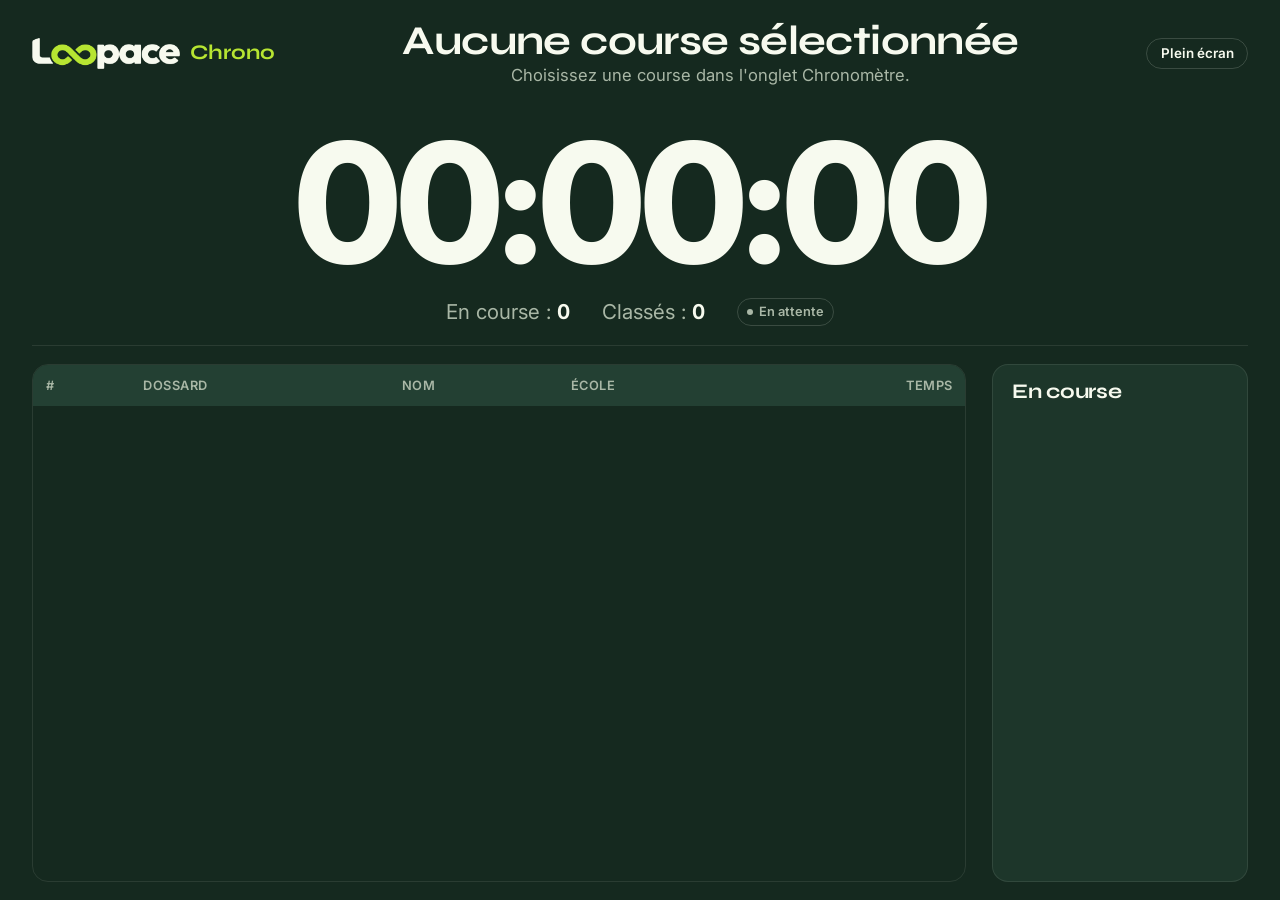
==== ecran.html @ 90a7fa89 "Administration refaite : bandeau d'état et menu à gauche - Bandeau en haut : sauvegarde automatique," ====
<!doctype html>
<html lang="fr">
<head>
  <meta charset="utf-8">
  <meta name="viewport" content="width=device-width, initial-scale=1">
  <meta name="robots" content="noindex, noai, noimageai">
  <title>Loopace Chrono — Écran public</title>
  <link rel="icon" type="image/png" sizes="32x32" href="assets/chrono-app-32.png">
  <link rel="manifest" href="manifest.webmanifest">
  <meta name="theme-color" content="#15291F">
  <link rel="preconnect" href="https://fonts.googleapis.com">
  <link rel="preconnect" href="https://fonts.gstatic.com" crossorigin>
  <link href="https://fonts.googleapis.com/css2?family=Syne:wght@600;700;800&family=Inter:wght@400;500;600;700;800&display=swap" rel="stylesheet">
  <link rel="stylesheet" href="styles.css?v=22">
  <link rel="stylesheet" href="ecran.css?v=22">
  <script>try { if (localStorage.getItem("loopace-theme") === "light") document.documentElement.dataset.theme = "light"; } catch (e) {}
    // Version de test (site « Loopace-Chrono-Test ») : bandeau orange, titre et appli installée « TEST »
    if (/chrono-test/i.test(location.pathname)) {
      document.documentElement.classList.add("is-test");
      document.title = "[TEST] " + document.title;
      document.querySelector('link[rel="manifest"]').setAttribute("href", "manifest-test.webmanifest");
    }</script>
  <script type="module" src="js/ecran.js?v=22"></script>
</head>
<body class="screen">
  <header class="screen__head">
    <div class="screen__brand">
      <img class="logo__img logo__img--on-dark" src="assets/loopace-logo-clair.png" alt="Loopace" width="502" height="104">
      <img class="logo__img logo__img--on-light" src="assets/loopace-logo-sombre.png" alt="" width="502" height="104">
      <span>Chrono</span>
    </div>
    <div class="screen__course">
      <h1 id="ecranCourse">—</h1>
      <p id="ecranLieu"></p>
    </div>
    <div class="screen__tools">
      <button class="btn btn--ghost btn--sm" id="btnPleinEcran">Plein écran</button>
    </div>
  </header>

  <section class="screen__clock">
    <div class="screen__time" id="ecranChrono">00:00:00</div>
    <div class="screen__counts">
      <span>En course : <b id="ecranEnCours">0</b></span>
      <span>Classés : <b id="ecranClasses">0</b></span>
      <span class="chip" id="ecranEtat">En attente</span>
    </div>
  </section>

  <div class="screen__body">
    <div class="screen__table" id="ecranScroll">
      <table class="table table--nowrap">
        <thead><tr><th>#</th><th>Dossard</th><th>Nom</th><th>École</th><th class="r">Temps</th></tr></thead>
        <tbody id="ecranClassement"></tbody>
      </table>
    </div>
    <aside class="screen__runners">
      <h2>En course</h2>
      <ul id="ecranListeEnCours"></ul>
    </aside>
  </div>
</body>
</html>
---- styles.css ----
/* =========================================================
   Loopace Chrono — DA Loopace (kit logo)
     Citron vert #B7E532 · Vert sombre #15291F · Blanc doux #F7FAEF
   Thème sombre par défaut, thème clair avec data-theme="light" sur <html>.
   ========================================================= */
:root {
  --bg: #15291F;
  --bg-2: #1a3126;
  --surface: #1d362a;
  --surface-2: #234033;
  --line: rgba(247, 250, 239, .09);
  --line-strong: rgba(247, 250, 239, .16);
  --text: #F7FAEF;
  --muted: #a9b7a6;
  --faint: #7d907f;
  --accent: #B7E532;
  --accent-rgb: 183, 229, 50;
  --on-accent: #15291F;
  --danger: #ff7a6b;
  --danger-rgb: 255, 122, 107;
  --warn: #f5c451;
  --gold: rgba(245, 196, 81, .16);
  --silver: rgba(247, 250, 239, .08);
  --bronze: rgba(222, 140, 76, .16);
  --nav-bg: rgba(21, 41, 31, .82);
  --shadow: 0 30px 60px -30px rgba(0, 0, 0, .55);
  --radius: 18px;
  --font-display: "Syne", system-ui, sans-serif;
  --font-body: "Inter", system-ui, sans-serif;
  --ease: cubic-bezier(.2, .7, .2, 1);
  color-scheme: dark;
}

:root[data-theme="light"] {
  color-scheme: light;
  --bg: #F7FAEF;
  --bg-2: #eff4e4;
  --surface: #ffffff;
  --surface-2: #f2f6e9;
  --line: rgba(21, 41, 31, .1);
  --line-strong: rgba(21, 41, 31, .18);
  --text: #15291F;
  --muted: #536459;
  --faint: #7a8a7e;
  --accent: #4d7c0f;
  --accent-rgb: 77, 124, 15;
  --danger: #c0392b;
  --danger-rgb: 192, 57, 43;
  --warn: #a86b00;
  --gold: #FFF6C2;
  --silver: #F1F3EC;
  --bronze: #FFE6CC;
  --nav-bg: rgba(247, 250, 239, .86);
  --shadow: 0 30px 60px -30px rgba(21, 41, 31, .25);
}

*, *::before, *::after { box-sizing: border-box; }
html { -webkit-text-size-adjust: 100%; }
body {
  margin: 0;
  min-height: 100vh;
  display: flex;
  flex-direction: column;
  background: var(--bg);
  color: var(--text);
  font-family: var(--font-body);
  font-size: .95rem;
  line-height: 1.55;
  -webkit-font-smoothing: antialiased;
}
img { display: block; max-width: 100%; height: auto; }
a { color: inherit; text-decoration: none; }
h1, h2, h3 { font-family: var(--font-display); line-height: 1.1; margin: 0; font-weight: 700; letter-spacing: -.015em; }
h2 { font-size: 1.3rem; }
h3 { font-size: 1.1rem; }
p { margin: 0; }
::selection { background: #B7E532; color: #15291F; }
[hidden] { display: none !important; }

.ico { width: 1.1em; height: 1.1em; flex: none; fill: none; stroke: currentColor; stroke-width: 2; stroke-linecap: round; stroke-linejoin: round; }
.mono { font-variant-numeric: tabular-nums; }
.muted { color: var(--faint); }
.meta { color: var(--muted); font-size: .86rem; }
.c { text-align: center; }
.r { text-align: right; }

/* ===== Boutons ===== */
.btn {
  display: inline-flex; align-items: center; justify-content: center; gap: .5em;
  padding: .75em 1.35em;
  border-radius: 999px; border: 1px solid transparent;
  background: #B7E532; color: #15291F;
  font: 600 .92rem/1 var(--font-body);
  white-space: nowrap; cursor: pointer;
  transition: transform .2s var(--ease), box-shadow .2s var(--ease), background .2s, border-color .2s, opacity .2s;
}
.btn:hover:not(:disabled) { transform: translateY(-1px); box-shadow: 0 12px 26px -12px rgba(183, 229, 50, .55); }
.btn:disabled { opacity: .38; cursor: not-allowed; }
.btn:focus-visible, .input:focus-visible, .course-item:focus-visible, .theme-card:focus-visible, .seg__btn:focus-visible { outline: 2px solid var(--accent); outline-offset: 2px; }
.btn--sm { padding: .55em 1em; font-size: .84rem; }
.btn--ghost { background: transparent; color: var(--text); border-color: var(--line-strong); }
.btn--ghost:hover:not(:disabled) { border-color: var(--accent); box-shadow: none; }
.btn--danger { color: var(--danger); }
.btn--danger:hover:not(:disabled) { border-color: var(--danger); }
.btn--go { min-width: 9.5rem; }
.btn--stop { background: var(--danger); color: #fff; min-width: 9.5rem; }
.btn--stop:hover:not(:disabled) { box-shadow: 0 12px 26px -12px rgba(var(--danger-rgb), .6); }
.btn--xl { padding: .9em 1.6em; font-size: 1.05rem; }

.actions { display: flex; flex-wrap: wrap; gap: .5rem; align-items: center; }
.actions--end { justify-content: flex-end; flex-wrap: nowrap; }

/* ===== Champs ===== */
.input {
  width: 100%;
  padding: .65em .9em;
  border-radius: 12px;
  border: 1px solid var(--line-strong);
  background: var(--bg-2);
  color: var(--text);
  font: 500 .92rem/1.3 var(--font-body);
}
.input:focus { border-color: var(--accent); outline: none; }
select.input { cursor: pointer; }
.input--xl { font: 800 2rem/1 var(--font-body); padding: .45em .6em; letter-spacing: .04em; font-variant-numeric: tabular-nums; }
.field { display: flex; flex-direction: column; gap: .35rem; min-width: 0; }
.field > span { font-size: .78rem; font-weight: 600; color: var(--muted); letter-spacing: .02em; }
.field--inline { flex-direction: row; align-items: center; gap: .75rem; }
.field--inline > span { white-space: nowrap; }
.field--inline .input { min-width: 16rem; }
.field--full { grid-column: 1 / -1; }
.bareme__ligne { display: flex; flex-wrap: wrap; align-items: center; gap: .6rem; margin-top: .9rem; }
.bareme__ligne .input { width: auto; flex: 1 1 12rem; }
.bareme__modifier { margin-top: .8rem; }
.bareme { max-height: 52vh; }
.bareme td { padding: .35rem .6rem; }
.bareme .input { padding: .45em .7em; }
.bareme input[type="number"] { width: 5.8rem; }
.bareme input[data-champ="nom"] { min-width: 9.5rem; }
.bareme th:first-child { width: 45%; }
.bareme input[data-champ="nom"], .bareme input[type="number"] { font-size: .85rem; }
.dlg.dlg--excel { width: min(760px, 100% - 32px); }
.excel { display: grid; grid-template-columns: repeat(2, minmax(0, 1fr)); border: 1px solid var(--line); border-radius: 16px; overflow: hidden; }
.excel__col { display: flex; flex-direction: column; align-items: flex-start; gap: .55rem; padding: 1.2rem 1.3rem 1.3rem; background: var(--bg-2); }
.excel__col + .excel__col { border-left: 1px solid var(--line); }
.excel__col h4 { margin: 0; font: 700 1.05rem/1.2 var(--font-display); }
.excel__col .meta { flex: 1; }
.excel__ico { display: grid; place-items: center; width: 2.4rem; height: 2.4rem; border-radius: 12px; background: rgba(var(--accent-rgb), .12); color: var(--accent); }
.excel__ico .ico { width: 1.25rem; height: 1.25rem; }
.excel__actions { display: flex; flex-wrap: wrap; gap: .5rem; margin-top: .3rem; }
@media (max-width: 640px) {
  .excel { grid-template-columns: minmax(0, 1fr); }
  .excel__col + .excel__col { border-left: 0; border-top: 1px solid var(--line); }
}
.dlg.dlg--dossards { width: min(760px, 100% - 32px); }
.plages { max-height: 46vh; }
.input--num { width: 8rem; min-width: 0 !important; }
.plage-info { padding: .7rem .9rem; border-radius: 12px; background: var(--bg-2); border: 1px solid var(--line); font-size: .9rem; }
#dossardsReglages { display: flex; flex-direction: column; align-items: flex-start; gap: .7rem; }
#dossardsReglages[hidden] { display: none; }
.dup-options { display: flex; flex-direction: column; gap: .5rem; padding-left: 1.75rem; }
.dup-options[aria-disabled="true"] { opacity: .4; pointer-events: none; }
.dlg.dlg--course { width: min(880px, 100% - 32px); }
.course-form { display: grid; grid-template-columns: minmax(0, 1.1fr) minmax(0, 1fr); gap: 1.6rem; align-items: start; }
.course-form__reglages { display: flex; flex-direction: column; gap: 1rem; padding-left: 1.6rem; border-left: 1px solid var(--line); min-width: 0; }
.course-form__reglages .form-section:first-child { padding-top: 0; border-top: 0; }
@media (max-width: 760px) {
  .course-form { grid-template-columns: minmax(0, 1fr); gap: 1rem; }
  .course-form__reglages { padding-left: 0; border-left: 0; }
  .course-form__reglages .form-section:first-child { padding-top: 1rem; border-top: 1px solid var(--line); }
}
/* Réglage « Participants » de la course : école, club ou les deux */
.sans-ecole .col-ecole, .sans-club .col-club, .sans-ffa .col-ffa { display: none !important; }
.form-section { display: flex; flex-direction: column; gap: .7rem; margin: 0; padding: 1rem 0 0; border: 0; border-top: 1px solid var(--line); min-width: 0; }
.form-section:first-of-type { padding-top: 0; border-top: 0; }
.form-section > legend { float: left; width: 100%; padding: 0; margin-bottom: .2rem; font: 700 .74rem/1 var(--font-body); letter-spacing: .08em; text-transform: uppercase; color: var(--accent); }
.form-section > legend + * { clear: both; }
.plage-champs { display: flex; align-items: center; gap: .6rem; }
.plage-champs .input { width: 8rem; }
.plage-champs span { color: var(--muted); font-size: .9rem; }
.field__hint { font-style: normal; font-weight: 500; color: var(--accent); }
.cats { padding: .6rem .9rem; border-radius: 12px; border: 1px solid var(--line); background: var(--bg-2); font-size: .84rem; }
.cats summary { cursor: pointer; color: var(--muted); font-weight: 600; }
.cats ul { list-style: none; margin: .5rem 0 0; padding: 0; display: grid; grid-template-columns: repeat(auto-fill, minmax(190px, 1fr)); gap: .15rem 1rem; }
.cats li { display: flex; justify-content: space-between; gap: .5rem; padding: .15rem 0; border-bottom: 1px solid var(--line); }
.cats li span { color: var(--muted); font-variant-numeric: tabular-nums; }
.check { display: flex; align-items: center; gap: .6rem; font-size: .9rem; cursor: pointer; }
.check input, td input[type="checkbox"] { width: 1.15rem; height: 1.15rem; accent-color: #B7E532; cursor: pointer; }
.form-grid { display: grid; grid-template-columns: repeat(2, minmax(0, 1fr)); gap: .9rem 1rem; }

/* ===== Navigation ===== */
.nav { position: sticky; top: 0; z-index: 20; background: var(--nav-bg); backdrop-filter: blur(14px) saturate(140%); border-bottom: 1px solid var(--line); }
.nav__inner { display: flex; align-items: center; gap: 1.5rem; height: 64px; width: min(1440px, 100% - 32px); margin-inline: auto; }
.brand { display: flex; align-items: center; gap: .6rem; flex: none; }
.logo { display: inline-flex; align-items: center; font-size: 1.35rem; }
.logo__img { display: block; width: auto; height: 1.2em; }
.logo__img--on-light, .media__light { display: none; }
[data-theme="light"] .logo__img--on-dark, [data-theme="light"] .media__dark { display: none; }
[data-theme="light"] .logo__img--on-light, [data-theme="light"] .media__light { display: block; }
.brand__mod { font: 700 1.15rem/1 var(--font-display); color: var(--accent); letter-spacing: -.01em; padding-top: 2px; }

.tabs { display: flex; gap: .25rem; margin-inline: auto; overflow-x: auto; scrollbar-width: none; }
.tabs a { position: relative; padding: .55em 1em; border-radius: 999px; font-size: .9rem; font-weight: 500; color: var(--muted); white-space: nowrap; transition: color .2s, background .2s; }
.tabs a:hover { color: var(--text); }
.tabs a.is-on { color: var(--on-accent); background: #B7E532; font-weight: 600; }
.tabs__live { display: inline-block; width: 7px; height: 7px; margin-left: .35em; border-radius: 50%; background: var(--danger); vertical-align: middle; animation: pulse 1.2s infinite; }
@keyframes pulse { 50% { opacity: .25; } }

.nav__install { flex: none; }

/* Version de test : bandeau orange impossible à confondre avec la version stable */
.is-test .nav { border-bottom: 3px solid #f08c00; }
.is-test .nav::before {
  content: "VERSION DE TEST · données séparées de la version stable";
  display: block; padding: .3em 1em; background: #f08c00; color: #1d1300;
  text-align: center; font-size: .74rem; font-weight: 800; letter-spacing: .04em;
}
.is-test .screen::before {
  content: "TEST"; position: fixed; top: 10px; left: 50%; transform: translateX(-50%); z-index: 50;
  padding: .2em .9em; border-radius: 999px; background: #f08c00; color: #1d1300; font-weight: 800; font-size: .8rem; letter-spacing: .08em;
}

/* Pastille de la sauvegarde automatique (en-tête) et son état dans Administration */
.sauve {
  display: inline-flex; align-items: center; gap: .45em; flex: none;
  padding: .35em .8em; border-radius: 999px; border: 1px solid var(--line-strong);
  background: transparent; color: var(--muted); font-size: .74rem; font-weight: 600; cursor: pointer; white-space: nowrap;
}
.sauve::before { content: ""; width: 7px; height: 7px; border-radius: 50%; background: currentColor; }
.sauve:hover { color: var(--text); }
.sauve--ok { color: var(--accent); border-color: rgba(var(--accent-rgb), .45); }
.sauve--pause { color: var(--warn); border-color: var(--warn); }
.sauve--erreur { color: var(--danger); border-color: rgba(var(--danger-rgb), .5); background: rgba(var(--danger-rgb), .08); }
.sauve-etat { margin: .2rem 0 .8rem; font-weight: 600; }
.sauve-etat--ok { color: var(--accent); }
.sauve-etat--pause { color: var(--warn); }
.sauve-etat--erreur { color: var(--danger); }
/* Écran moyen : un simple point quand tout va bien, pour laisser la place aux onglets */
@media (min-width: 721px) and (max-width: 1100px) {
  .sauve--ok .sauve__txt, .sauve--aucun .sauve__txt { display: none; }
  .sauve--ok, .sauve--aucun { padding: .55em; gap: 0; }
}
.theme-toggle {
  display: grid; place-items: center; flex: none;
  width: 38px; height: 38px; border-radius: 50%;
  border: 1px solid var(--line-strong); background: transparent; color: var(--text); cursor: pointer;
  transition: border-color .2s, background .2s;
}
.theme-toggle:hover { border-color: rgba(var(--accent-rgb), .6); background: rgba(var(--accent-rgb), .08); }
.theme-toggle svg { width: 17px; height: 17px; }
.theme-toggle__sun { display: none; }
[data-theme="light"] .theme-toggle__sun { display: block; }
[data-theme="light"] .theme-toggle__moon { display: none; }

/* ===== Mise en page ===== */
.main { flex: 1; width: min(1440px, 100% - 32px); margin: 24px auto; }
.view { display: flex; flex-direction: column; gap: 20px; }
.card { background: var(--surface); border: 1px solid var(--line); border-radius: var(--radius); padding: 1.3rem 1.4rem; min-width: 0; }
.card__head { display: flex; align-items: center; justify-content: space-between; gap: 1rem; margin-bottom: 1rem; }
.card__head--wrap { flex-wrap: wrap; align-items: flex-start; }
.card > h2 + .meta, .card > h2 { margin-bottom: .6rem; }
.card > .meta + .btn, .card > .meta + .actions { margin-top: .9rem; }
.split { display: grid; grid-template-columns: 320px minmax(0, 1fr); gap: 20px; align-items: start; }
.split > aside { position: sticky; top: 88px; }
.toolbar { display: flex; flex-wrap: wrap; align-items: center; justify-content: space-between; gap: .75rem; margin-bottom: .8rem; }
.toolbar > .input { flex: 1 1 260px; max-width: 420px; }
.foot { padding: 18px 16px 24px; text-align: center; font-size: .78rem; color: var(--faint); }
.foot a { color: var(--muted); text-decoration: underline; text-underline-offset: 2px; }
.foot a:hover { color: var(--text); }

.empty { display: grid; place-items: center; gap: 1rem; padding: 3rem 1rem; text-align: center; color: var(--muted); }
.empty__logo { width: 220px; mix-blend-mode: lighten; }
[data-theme="light"] .empty__logo { mix-blend-mode: multiply; }

.chip {
  display: inline-flex; align-items: center; gap: .4em;
  padding: .25em .7em; border-radius: 999px;
  border: 1px solid var(--line-strong); font-size: .72rem; font-weight: 600; color: var(--muted); white-space: nowrap;
}
.chip::before { content: ""; width: 6px; height: 6px; border-radius: 50%; background: currentColor; }
.chip--en-cours { color: var(--danger); border-color: rgba(var(--danger-rgb), .5); background: rgba(var(--danger-rgb), .08); }
.chip--en-cours::before { animation: pulse 1.2s infinite; }
.chip--arretee { color: var(--accent); border-color: rgba(var(--accent-rgb), .45); background: rgba(var(--accent-rgb), .08); }

/* ===== Liste des courses ===== */
.course-list { list-style: none; margin: 0; padding: 0; display: flex; flex-direction: column; gap: .5rem; max-height: calc(100vh - 210px); overflow-y: auto; }
.course-item {
  display: flex; flex-direction: column; gap: .15rem; width: 100%;
  padding: .8rem .95rem; border-radius: 14px;
  border: 1px solid var(--line); background: var(--bg-2); color: var(--text);
  text-align: left; font: inherit; cursor: pointer;
  transition: border-color .2s, background .2s;
}
.course-item:hover { border-color: rgba(var(--accent-rgb), .45); }
.course-item.is-on { border-color: var(--accent); background: rgba(var(--accent-rgb), .08); }
.course-item__name { font-weight: 700; }
.course-item__meta { font-size: .8rem; color: var(--muted); }
.course-item__foot { display: flex; align-items: center; justify-content: space-between; gap: .5rem; margin-top: .35rem; font-size: .78rem; color: var(--faint); }
.muted-li { color: var(--faint); font-size: .88rem; padding: .5rem 0; list-style: none; }

/* ===== Tableaux ===== */
.table-wrap { overflow: auto; border: 1px solid var(--line); border-radius: 14px; }
.table-wrap--tall { max-height: 58vh; }
.table { width: 100%; border-collapse: collapse; font-size: .88rem; }
.table th {
  position: sticky; top: 0; z-index: 1;
  padding: .65rem .8rem; text-align: left; white-space: nowrap;
  background: var(--surface-2); color: var(--muted);
  font-size: .74rem; font-weight: 600; letter-spacing: .04em; text-transform: uppercase;
}
.table th.r { text-align: right; }
.table th.c { text-align: center; }
.table td { padding: .55rem .8rem; border-top: 1px solid var(--line); vertical-align: middle; }
.table--hover tbody tr[data-id] { cursor: pointer; }
.table--hover tbody tr[data-id]:hover td { background: rgba(var(--accent-rgb), .06); }
.table--compact td { padding: .4rem .7rem; }
.table--nowrap td { white-space: nowrap; }
.table--tri th[data-tri] { cursor: pointer; user-select: none; }
.table--tri th[data-tri]:hover { color: var(--text); }
.table--tri th[aria-sort] { color: var(--accent); }
.table--tri th[aria-sort="ascending"]::after { content: " ▲"; font-size: .7em; }
.table--tri th[aria-sort="descending"]::after { content: " ▼"; font-size: .7em; }
.filtres { display: flex; flex-wrap: wrap; align-items: center; gap: .5rem; margin-bottom: .7rem; }
.filtres .input { width: auto; flex: 0 1 15rem; padding: .5em .8em; font-size: .86rem; }
.filtres .input.is-actif { border-color: var(--accent); color: var(--accent); }
.podium--1 td { background: var(--gold); }
.podium--2 td { background: var(--silver); }
.podium--3 td { background: var(--bronze); }
.is-dnf td { color: var(--danger); }
.is-wait td { color: var(--faint); }

/* ===== Chronomètre ===== */
.chrono-top { display: flex; flex-wrap: wrap; align-items: center; justify-content: space-between; gap: 1rem; }
.chrono-grid { display: grid; grid-template-columns: minmax(340px, 1fr) minmax(0, 1.6fr) minmax(220px, .8fr); grid-template-areas: "chrono classement encours"; gap: 20px; align-items: start; }
.chrono-card { grid-area: chrono; }
.chrono-classement { grid-area: classement; }
.chrono-encours { grid-area: encours; }
.chrono-card { display: flex; flex-direction: column; align-items: center; gap: .6rem; text-align: center; container-type: inline-size; }
.clock {
  font: 800 clamp(2.2rem, 15cqi, 5rem)/1 var(--font-body);
  font-variant-numeric: tabular-nums; letter-spacing: -.02em;
  color: var(--text); margin: .4rem 0 .1rem;
}
.clock.is-running { color: var(--accent); }
.arrival { width: 100%; margin-top: 1rem; padding-top: 1.1rem; border-top: 1px solid var(--line); text-align: left; }
.arrival label { font-size: .78rem; font-weight: 600; color: var(--muted); }
.arrival__row { display: flex; gap: .6rem; margin-top: .4rem; }
.arrival__row .input { flex: 1; min-width: 0; }
.arrival__msg { min-height: 1.5em; margin-top: .55rem; font-size: .9rem; font-weight: 600; }
.arrival__msg.is-ok { color: var(--accent); }
.arrival__msg.is-err { color: var(--danger); }
.chrono-foot { display: flex; align-items: center; justify-content: space-between; gap: 1rem; width: 100%; padding-top: .9rem; border-top: 1px solid var(--line); text-align: left; }
.chrono-foot small { display: block; font-size: .74rem; color: var(--muted); white-space: nowrap; }
.chrono-foot b { font: 800 1.6rem/1.1 var(--font-body); font-variant-numeric: tabular-nums; }
.runner-list { list-style: none; margin: 0; padding: 0; max-height: 58vh; overflow-y: auto; }
.runner-list li:not(.muted-li) { display: grid; grid-template-columns: 3.2rem minmax(0, 1fr); gap: 0 .5rem; padding: .45rem 0; border-top: 1px solid var(--line); font-size: .88rem; }
.runner-list li b { grid-row: span 2; font-variant-numeric: tabular-nums; }
.runner-list li em { font-style: normal; font-size: .76rem; color: var(--faint); }

/* ===== Résultats ===== */
.seg { display: inline-flex; gap: .25rem; padding: .25rem; margin: 1rem 0; border-radius: 999px; background: var(--bg-2); border: 1px solid var(--line); }
.seg__btn { padding: .5em 1.1em; border: 0; border-radius: 999px; background: transparent; color: var(--muted); font: 600 .86rem/1 var(--font-body); cursor: pointer; }
.seg__btn.is-on { background: #B7E532; color: #15291F; }
.ecoles { display: flex; flex-direction: column; gap: 1rem; }
.ecole__head { display: flex; flex-wrap: wrap; align-items: center; gap: .4rem .8rem; margin-bottom: .55rem; }
.ecole__head h3 { flex: 1; min-width: 12rem; }
.ecole__rang { display: grid; place-items: center; width: 2rem; height: 2rem; border-radius: 50%; background: var(--surface-2); font-weight: 800; font-variant-numeric: tabular-nums; }
.ecole__rang--1 { background: #f5c451; color: #15291F; }
.ecole__rang--2 { background: #d6dcd2; color: #15291F; }
.ecole__rang--3 { background: #de8c4c; color: #15291F; }

/* ===== Archives ===== */
.archives__note { margin-top: .9rem; font-size: .8rem; }
.archives__recherche { margin-bottom: .8rem; }
.archives { display: flex; flex-direction: column; gap: .4rem; max-height: calc(100vh - 260px); overflow-y: auto; }
.saison > summary {
  display: flex; align-items: center; gap: .5rem; padding: .45rem .3rem; cursor: pointer; list-style: none;
  font: 700 .78rem/1 var(--font-body); letter-spacing: .06em; text-transform: uppercase; color: var(--muted);
}
.saison > summary::-webkit-details-marker { display: none; }
.saison > summary::before { content: "▸"; color: var(--accent); transition: transform .2s; }
.saison[open] > summary::before { transform: rotate(90deg); }
.saison > summary span { margin-left: auto; font-weight: 600; letter-spacing: 0; color: var(--faint); }
.saison > ul { list-style: none; margin: 0 0 .4rem; padding: 0; display: flex; flex-direction: column; gap: .3rem; }
.archive-item {
  display: grid; grid-template-columns: minmax(0, 1fr) auto; gap: .05rem .6rem; width: 100%;
  padding: .55rem .75rem; border-radius: 12px; border: 1px solid transparent; background: transparent; color: var(--text);
  font: inherit; text-align: left; cursor: pointer; transition: background .15s, border-color .15s;
}
.archive-item:hover { background: var(--bg-2); }
.archive-item.is-on { background: rgba(var(--accent-rgb), .1); border-color: rgba(var(--accent-rgb), .5); }
.archive-item:focus-visible { outline: 2px solid var(--accent); outline-offset: 2px; }
.archive-item b { overflow: hidden; text-overflow: ellipsis; white-space: nowrap; font-size: .9rem; }
.archive-item small { grid-column: 1; font-size: .76rem; color: var(--muted); overflow: hidden; text-overflow: ellipsis; white-space: nowrap; }
.archive-item em { grid-row: 1 / span 2; grid-column: 2; align-self: center; font-style: normal; font-size: .76rem; font-weight: 700; color: var(--faint); font-variant-numeric: tabular-nums; }
.archive-item mark { background: rgba(var(--accent-rgb), .3); color: inherit; border-radius: 3px; }
.resume { display: grid; grid-template-columns: repeat(3, minmax(0, 1fr)) minmax(0, 2.2fr) minmax(0, 1.6fr); gap: .7rem; margin-bottom: 1rem; }
.resume__tuile { padding: .75rem .9rem; border-radius: 14px; background: var(--bg-2); border: 1px solid var(--line); min-width: 0; }
.resume__tuile > small { display: block; font-size: .72rem; font-weight: 600; letter-spacing: .04em; text-transform: uppercase; color: var(--muted); }
.resume__tuile > b { display: block; margin-top: .2rem; font: 800 1.5rem/1.1 var(--font-body); font-variant-numeric: tabular-nums; }
.resume__podium { list-style: none; margin: .35rem 0 0; padding: 0; font-size: .86rem; }
.resume__podium li { display: flex; gap: .5rem; align-items: baseline; padding: .1rem 0; }
.resume__podium em { font-style: normal; font-weight: 800; color: var(--accent); width: 1rem; }
.resume__podium span { flex: 1; min-width: 0; overflow: hidden; text-overflow: ellipsis; white-space: nowrap; }
.resume__podium b { font-variant-numeric: tabular-nums; }
.resume__ecole { margin-top: .35rem; font-size: .9rem; }
.resume__ecole b { display: block; font-size: 1rem; }
.archive-pdf__barre { display: flex; flex-wrap: wrap; align-items: center; justify-content: space-between; gap: .6rem; margin-bottom: .7rem; }
.archive-pdf { display: block; width: 100%; height: 72vh; border: 1px solid var(--line); border-radius: 14px; background: #fff; }
@media (max-width: 1100px) { .resume { grid-template-columns: repeat(3, minmax(0, 1fr)); } .resume__tuile--large { grid-column: span 3; } }
@media (max-width: 720px) { .archive-pdf { height: 60vh; } }

/* ===== Administration ===== */
.themes { display: grid; grid-template-columns: repeat(auto-fill, minmax(220px, 1fr)); gap: 1rem; }
.theme-card {
  display: flex; flex-direction: column; overflow: hidden; padding: 0;
  border-radius: 14px; border: 1px solid var(--line); background: var(--bg-2); color: var(--text);
  font: inherit; text-align: left; cursor: pointer; transition: border-color .2s, transform .2s var(--ease);
}
.theme-card:hover { border-color: rgba(var(--accent-rgb), .5); transform: translateY(-2px); }
.theme-card[aria-disabled="true"] { cursor: default; }
.theme-card[aria-disabled="true"]:hover { transform: none; border-color: var(--line); }
.theme-card__band { display: flex; align-items: center; height: 64px; padding: .6rem .8rem; }
.theme-card__band img { height: 100%; width: auto; max-width: 70%; object-fit: contain; background: #fff; border-radius: 8px; padding: 4px; }
.theme-card__body { display: flex; flex-direction: column; gap: .1rem; padding: .75rem .9rem .85rem; }
.theme-card__body small { color: var(--muted); font-size: .78rem; }
/* ===== Administration : bandeau d'état, menu à gauche, une rubrique à la fois ===== */
.adm-etat { display: grid; grid-template-columns: repeat(3, minmax(0, 1fr)); gap: 12px; margin-bottom: 20px; }
.adm-tuile {
  display: flex; flex-direction: column; align-items: flex-start; gap: .25rem; padding: .85rem 1.1rem;
  border: 1px solid var(--line); border-radius: 14px; background: var(--surface); color: var(--text);
  font: inherit; text-align: left; cursor: pointer; transition: border-color .2s;
}
.adm-tuile:hover { border-color: var(--line-strong); }
.adm-tuile__titre { font-size: .76rem; color: var(--muted); }
.adm-tuile__val { font-size: 1.05rem; font-weight: 700; }
.adm-tuile--ok .adm-tuile__val { color: var(--accent); }
.adm-tuile--pause .adm-tuile__val { color: var(--warn); }
.adm-tuile--erreur .adm-tuile__val, .adm-tuile--aucun .adm-tuile__val { color: var(--danger); }
.adm { display: grid; grid-template-columns: 220px minmax(0, 1fr); gap: 20px; align-items: start; }
.adm__menu { display: flex; flex-direction: column; gap: .2rem; padding: .6rem; position: sticky; top: 84px; }
.adm__lien {
  display: flex; align-items: center; gap: .6rem; padding: .65em .9em; border: 0; border-radius: 10px;
  background: transparent; color: var(--muted); font: inherit; font-size: .92rem; font-weight: 500; text-align: left; cursor: pointer;
}
.adm__lien:hover { color: var(--text); background: rgba(var(--accent-rgb), .06); }
.adm__lien.is-on { color: var(--on-accent); background: #B7E532; font-weight: 600; }
.adm__rubrique > h2 { margin-bottom: .2rem; }
.reglage { display: flex; align-items: center; justify-content: space-between; gap: 1rem 1.5rem; padding: 1rem 0; border-top: 1px solid var(--line); }
.adm__rubrique > h2 + .reglage, .adm__rubrique > .meta + .reglage { border-top: 0; }
.reglage__txt { flex: 1 1 auto; min-width: 0; }
.reglage__txt > b { display: block; margin-bottom: .2rem; }
.reglage__txt .meta { margin: 0; }
.reglage__actions { display: flex; flex-wrap: wrap; justify-content: flex-end; gap: .5rem; flex: none; }
.volume { display: flex; align-items: center; gap: .8rem; width: 100%; max-width: 360px; font-size: .86rem; color: var(--muted); }
.volume output { min-width: 3.4em; text-align: right; font-weight: 600; color: var(--text); font-variant-numeric: tabular-nums; }
.volume input[type="range"] {
  flex: 1; height: 6px; border-radius: 999px; appearance: none; cursor: pointer;
  background: linear-gradient(to right, #B7E532 var(--rempli, 50%), var(--line-strong) var(--rempli, 50%));
}
.volume input[type="range"]::-webkit-slider-thumb { appearance: none; width: 18px; height: 18px; border-radius: 50%; background: #F7FAEF; border: 2px solid #B7E532; }
.volume input[type="range"]::-moz-range-thumb { width: 18px; height: 18px; border-radius: 50%; background: #F7FAEF; border: 2px solid #B7E532; }
.volume input[type="range"]:focus-visible { outline: 2px solid var(--accent); outline-offset: 4px; }
.volume input[type="range"]:disabled { opacity: .35; cursor: not-allowed; }

/* ===== Dialogues ===== */
.dlg { width: min(560px, 100% - 32px); max-height: calc(100vh - 32px); padding: 0; border: 1px solid var(--line-strong); border-radius: 20px; background: var(--surface); color: var(--text); box-shadow: var(--shadow); }
.dlg::backdrop { background: rgba(8, 18, 12, .6); backdrop-filter: blur(3px); }
.dlg__body { display: flex; flex-direction: column; gap: 1rem; padding: 1.5rem; }
.dlg:has(.dlg__body--wide) { width: min(880px, 100% - 32px); }
.dlg__text { white-space: pre-line; color: var(--muted); max-height: 50vh; overflow-y: auto; }
.dlg__error { min-height: 0; color: var(--danger); font-weight: 600; font-size: .88rem; }
.dlg__error:empty { display: none; }
/* Boutons du bas toujours visibles, même quand la fenêtre défile */
.dlg__actions { position: sticky; bottom: 0; z-index: 3; display: flex; flex-wrap: wrap; gap: .6rem; justify-content: flex-end; margin: 0 -1.5rem -1.5rem; padding: .9rem 1.5rem 1.5rem; background: var(--surface); }
.dlg__left { margin-right: auto; }
.color { display: flex; gap: .5rem; }
.color input[type="color"] { flex: none; width: 46px; height: 40px; padding: 2px; border: 1px solid var(--line-strong); border-radius: 10px; background: var(--bg-2); cursor: pointer; }
.logo-pick { display: flex; gap: .5rem; }

/* ===== Modèle PDF : constructeur en glisser-déposer ===== */
.dlg.dlg--modele { width: min(1180px, 100% - 32px); }

/* Nouveautés : rendu du journal des modifications (CHANGELOG.md) */
.dlg.dlg--nouveautes { width: min(760px, 100% - 32px); }
.changelog { color: var(--muted); line-height: 1.55; font-size: .92rem; }
.changelog h4 { margin: 1.4rem 0 .5rem; color: var(--text); font-size: 1.05rem; }
.changelog h4:first-child { margin-top: 0; }
.changelog h5 { margin: 1rem 0 .3rem; color: var(--accent); font-size: .9rem; }
.changelog p { margin: .4rem 0; }
.changelog ul { margin: .2rem 0 .6rem; padding-left: 1.2rem; }
.changelog ul ul { margin: .2rem 0; }
.changelog li { margin: .25rem 0; }
.changelog b { color: var(--text); }
.changelog hr { border: 0; border-top: 1px solid var(--line); margin: 1.4rem 0; }
.changelog a { color: var(--accent); text-decoration: underline; }
.check--nombre .input { width: 5em; padding: .35em .5em; }
.toast__action { margin-left: .8em; padding: 0; border: 0; background: none; color: var(--accent); font: inherit; font-weight: 700; text-decoration: underline; cursor: pointer; }
.modele-tete { display: flex; flex-wrap: wrap; align-items: flex-end; gap: .6rem 1.4rem; }
.modele-tete h3 { margin: 0 auto .55rem 0; }
.modele-tete__nom { flex: 1 1 280px; max-width: 420px; }
.modele { display: grid; grid-template-columns: minmax(280px, 360px) minmax(0, 1fr); gap: 1.4rem; align-items: start; }
.modele__outils { display: flex; flex-direction: column; gap: .9rem; min-width: 0; }
.modele__outils .seg { margin: 0; align-self: flex-start; }
.modele-onglet { display: flex; flex-direction: column; gap: .8rem; }
.modele-onglet.form-grid { display: grid; }
.modele-onglet[hidden] { display: none !important; }
.boite { display: flex; flex-direction: column; gap: .5rem; padding: .85rem; border: 1px solid var(--line); border-radius: 14px; background: var(--bg-2); }
.boite h4 { margin: 0; font-size: .82rem; letter-spacing: .04em; text-transform: uppercase; color: var(--muted); }
.boite .meta { font-size: .8rem; margin: 0; }
.boite[aria-disabled="true"] { opacity: .45; }
.boite[aria-disabled="true"] > :not(h4) { pointer-events: none; }
#champEcoleNb { flex-wrap: wrap; align-items: center; gap: .5rem; font-size: .86rem; }
#champEcoleNb .input { width: 4.2rem; min-width: 0; padding: .35em .6em; }
.regle-ecoles { display: flex; flex-wrap: wrap; align-items: center; gap: .4rem .5rem; font-size: .84rem; color: var(--muted); }
.regle-ecoles .input { width: auto; padding: .35em .6em; font-size: .84rem; }
.regle-ecoles input.input { width: 4.2rem; }

/* Grand écran : la fenêtre tient dans l'écran, chaque côté défile seul, les boutons restent en bas */
@media (min-width: 901px) {
  .dlg.dlg--modele { height: calc(100vh - 32px); overflow: hidden; }
  .dlg--modele .dlg__body { height: 100%; }
  .dlg--modele .modele { flex: 1; min-height: 0; grid-template-rows: minmax(0, 1fr); align-items: stretch; }
  .modele__outils, .modele__page { overflow-y: auto; overscroll-behavior: contain; padding-right: .35rem; }
  .dlg--modele .dlg__actions { position: static; margin-bottom: 0; padding-bottom: 0; }
  .dlg--modele .page-pdf { flex: 1 0 auto; min-height: 0; } /* la page remplit sa colonne sans la dépasser */
}

/* Réserves (à gauche) et éléments à glisser */
.reserve { display: flex; flex-direction: column; gap: .35rem; min-height: 2.4rem; padding: .2rem; border-radius: 10px; transition: background .15s; }
.reserve--puces { flex-direction: row; flex-wrap: wrap; }
.reserve.is-cible { background: rgba(var(--danger-rgb), .12); outline: 2px dashed rgba(var(--danger-rgb), .6); }
.reserve:empty::before { content: "Tout est sur la page"; font-size: .8rem; color: var(--faint); padding: .4rem; }
[data-type] { touch-action: none; user-select: none; -webkit-user-select: none; cursor: grab; }
[data-type]:focus-visible { outline: 2px solid var(--accent); outline-offset: 2px; }
.dispo { display: flex; align-items: center; gap: .5rem; padding: .45rem .6rem; border: 1px solid var(--line-strong); border-radius: 10px; background: var(--surface); font-size: .86rem; }
.dispo small { margin-left: auto; color: var(--faint); font-size: .74rem; text-align: right; }
.dispo::before { content: "+"; font-weight: 700; color: var(--accent); }
.dispo:hover { border-color: var(--accent); }
.reserve .puce { background: var(--surface); color: var(--text); border-color: var(--line-strong); }
.reserve .puce::before { content: "+"; margin-right: .3rem; font-weight: 700; color: var(--accent); }
.reserve .puce:hover { border-color: var(--accent); }

/* La page du PDF (toujours blanche, comme le papier) */
.modele__page { display: flex; flex-direction: column; gap: .5rem; min-width: 0; }
.page-pdf { display: flex; flex-direction: column; gap: 10px; min-height: 480px; padding: 26px 28px 14px; border-radius: 6px; background: #fff; color: #212121; box-shadow: 0 14px 40px -16px rgba(0, 0, 0, .55); font-family: Helvetica, Arial, sans-serif; }
.page-pdf.is-paysage { min-height: 420px; }
.page-pdf__tete { display: flex; align-items: center; gap: 12px; }
.page-pdf__tete img { object-fit: contain; flex: none; }
.page-pdf__tete div { display: flex; flex-direction: column; min-width: 0; }
.page-pdf__tete em { font-style: normal; font-weight: 700; font-size: 11px; }
.page-pdf__tete b { line-height: 1.15; overflow-wrap: anywhere; }
.page-pdf__tete span { font-size: 11px; color: #616161; }
.page-pdf__trait { display: block; height: 2px; }
.page-pdf__label { display: block; margin-bottom: 4px; font-size: 10px; font-weight: 700; letter-spacing: .05em; text-transform: uppercase; color: #9E9E9E; }
.page-pdf__entete { display: flex; align-items: flex-start; gap: 5px; padding: 6px; border-radius: 6px; background: #E3F2FD; }
.page-pdf__pied { margin-top: auto; padding-top: 8px; text-align: center; font-size: 10px; color: #9E9E9E; }
.zone { min-width: 0; border-radius: 6px; transition: background .15s, outline-color .15s; outline: 2px dashed transparent; }
.zone.is-cible { outline-color: #64B5F6; background: rgba(100, 181, 246, .1); }
.zone--puces { flex: 1; display: flex; flex-wrap: wrap; gap: 5px; min-height: 26px; }
.zone--sections { display: flex; flex-direction: column; gap: 10px; min-height: 120px; padding: 2px; }
.zone--sections:empty::before { content: "Glissez des classements ici"; display: grid; place-items: center; min-height: 120px; border: 2px dashed #CFD8DC; border-radius: 8px; font-size: 13px; color: #90A4AE; }
.puce { display: inline-flex; align-items: center; gap: .25rem; padding: 4px 4px 4px 9px; border: 1px solid #BBDEFB; border-radius: 999px; background: #fff; color: #0D47A1; font: 600 12px/1.2 var(--font-body); white-space: nowrap; }
.puce--fixe { padding: 4px 9px; background: #BBDEFB; cursor: default; }
.puce[data-fixe] { padding-right: 9px; }
.puce__x, .bloc__x { display: inline-grid; place-items: center; width: 18px; height: 18px; padding: 0; border: 0; border-radius: 50%; background: transparent; color: inherit; font: 700 14px/1 var(--font-body); cursor: pointer; opacity: .55; }
.puce__x:hover, .bloc__x:hover { opacity: 1; background: rgba(0, 0, 0, .08); }
.bloc { display: flex; flex-direction: column; gap: 4px; padding: 8px 10px 10px; border: 1px solid #ECEFF1; border-radius: 8px; background: #fff; }
.bloc:hover { border-color: #B0BEC5; }
.bloc__tete { display: flex; align-items: center; gap: 6px; font-size: 13px; font-weight: 700; }
.bloc__tete small { font-weight: 400; font-size: 10px; color: #9E9E9E; }
.bloc__poignee { color: #B0BEC5; font-size: 13px; letter-spacing: -2px; }
.bloc__x { margin-left: auto; color: #616161; }
.bloc__bande { display: block; height: 10px; border-radius: 2px; }
.bloc__cols { display: block; padding: 2px 5px; background: #E3F2FD; font-size: 9px; font-weight: 700; white-space: nowrap; overflow: hidden; text-overflow: ellipsis; }
.bloc__ligne { display: block; height: 8px; border-bottom: 1px solid #EEEEEE; }
.bloc__ligne--1 { background: #FFF9C4; }
.bloc__ligne--2 { background: #F5F5F5; }
.bloc__ligne--3 { background: #FFE0B2; }
.bloc__option { display: flex; align-items: flex-start; gap: 6px; padding: 4px 0 2px; font-size: 11px; line-height: 1.3; color: #424242; cursor: pointer; }
.bloc__option input { flex: none; width: 14px; height: 14px; margin: 0; accent-color: #1565C0; cursor: pointer; }
.bloc__saut { align-self: flex-start; padding: 1px 6px; border-radius: 4px; background: #ECEFF1; font-size: 9px; color: #607D8B; }
.is-glisse { opacity: .3; }
.vol { position: fixed; z-index: 10; left: 0; top: 0; pointer-events: none; box-shadow: 0 12px 30px -8px rgba(0, 0, 0, .45); transform-origin: 0 0; opacity: .95; }
.modele__aide { margin: 0; font-size: .78rem; }

/* ===== Notifications ===== */
.toasts { position: fixed; right: 16px; bottom: 16px; z-index: 100; display: flex; flex-direction: column; gap: .5rem; max-width: min(420px, 100% - 32px); }
.toast { padding: .8rem 1rem; border-radius: 14px; border: 1px solid var(--line-strong); border-left: 4px solid var(--accent); background: var(--surface-2); color: var(--text); font-size: .88rem; box-shadow: var(--shadow); animation: toastIn .25s var(--ease); transition: opacity .4s, transform .4s; }
.toast--warn { border-left-color: var(--warn); }
.toast--err { border-left-color: var(--danger); }
.toast.is-out { opacity: 0; transform: translateY(8px); }
@keyframes toastIn { from { opacity: 0; transform: translateY(8px); } }

/* ===== Adaptations ===== */
@media (max-width: 1320px) {
  .chrono-grid { grid-template-columns: minmax(320px, 1fr) minmax(0, 1.4fr); grid-template-areas: "chrono classement" "encours classement"; }
  .chrono-encours .runner-list { max-height: 30vh; }
}
@media (max-width: 900px) {
  .nav__inner { gap: .8rem; }
  .split, .adm, .modele { grid-template-columns: minmax(0, 1fr); }
  .adm__menu { position: static; flex-direction: row; overflow-x: auto; scrollbar-width: none; }
  .adm__lien { flex: none; }
  .course-list, .archives { max-height: 260px; }
}
@media (max-width: 720px) {
  .nav__inner { height: auto; flex-wrap: wrap; padding: .6rem 0; }
  .tabs { order: 3; width: 100%; margin: 0; }
  .theme-toggle { margin-left: auto; }
  .main { width: calc(100% - 32px); margin: 16px auto; }
  .card { padding: 1rem; }
  .card__head { flex-wrap: wrap; }
  .chrono-grid { grid-template-columns: minmax(0, 1fr); grid-template-areas: "chrono" "classement" "encours"; }
  .field--inline { flex-direction: column; align-items: stretch; width: 100%; }
  .field--inline .input { min-width: 0; }
  .form-grid { grid-template-columns: minmax(0, 1fr); }
  .adm-etat { grid-template-columns: minmax(0, 1fr); gap: 8px; }
  .adm-tuile { flex-direction: row; justify-content: space-between; align-items: center; padding: .55rem .9rem; border-radius: 10px; }
  .adm-tuile__val { font-size: .92rem; }
  .reglage { flex-direction: column; align-items: stretch; }
  .reglage__actions { justify-content: flex-start; }
  .btn--go, .btn--stop { min-width: 0; }
}
@media (prefers-reduced-motion: reduce) {
  *, *::before, *::after { animation: none !important; transition: none !important; }
}
---- ecran.css ----
/* Écran public : pensé pour un téléviseur ou un vidéoprojecteur, lisible de loin. */
.screen { height: 100vh; overflow: hidden; padding: 2vh 2.5vw; gap: 2vh; }
.screen__head { display: flex; align-items: center; gap: 2vw; }
.screen__brand { display: flex; align-items: center; gap: .6rem; flex: none; font-size: 1.6rem; }
.screen__brand span { font: 700 1.3rem/1 var(--font-display); color: var(--accent); }
.screen__course { flex: 1; min-width: 0; text-align: center; }
.screen__course h1 { font-size: clamp(1.6rem, 3.2vw, 3rem); overflow: hidden; text-overflow: ellipsis; white-space: nowrap; }
.screen__course p { color: var(--muted); font-size: clamp(.9rem, 1.3vw, 1.2rem); }
.screen__tools { flex: none; }
:fullscreen .screen__tools { visibility: hidden; }

.screen__clock { display: flex; flex-direction: column; align-items: center; gap: 1vh; padding: 1.5vh 0 2vh; border-bottom: 1px solid var(--line); }
.screen__time { font: 800 clamp(4rem, 13vw, 13rem)/1 var(--font-body); font-variant-numeric: tabular-nums; letter-spacing: -.03em; }
.screen__time.is-running { color: var(--accent); }
.screen__counts { display: flex; align-items: center; gap: 2.5vw; font-size: clamp(1rem, 1.6vw, 1.5rem); color: var(--muted); }
.screen__counts b { color: var(--text); font-variant-numeric: tabular-nums; }
.screen__counts .chip { font-size: clamp(.8rem, 1vw, 1rem); }

.screen__body { flex: 1; min-height: 0; display: grid; grid-template-columns: minmax(0, 1fr) clamp(220px, 20vw, 360px); gap: 2vw; }
.screen__table { overflow-y: auto; scrollbar-width: none; border: 1px solid var(--line); border-radius: 16px; }
.screen__table .table { font-size: clamp(1rem, 1.7vw, 1.7rem); }
.screen__table .table th { font-size: clamp(.75rem, 1vw, 1rem); }
.screen__table .table td { padding: .5em .8em; }
.screen__runners { min-height: 0; display: flex; flex-direction: column; padding: 1rem 1.2rem; border: 1px solid var(--line); border-radius: 16px; background: var(--surface); }
.screen__runners h2 { margin-bottom: .6rem; }
.screen__runners ul { list-style: none; margin: 0; padding: 0; overflow-y: auto; scrollbar-width: none; font-size: clamp(.9rem, 1.2vw, 1.2rem); }
.screen__runners li { padding: .3em 0; border-top: 1px solid var(--line); }
.screen__runners b { display: inline-block; min-width: 3em; font-variant-numeric: tabular-nums; }

@media (max-width: 800px) {
  .screen { height: auto; overflow: auto; }
  .screen__head { flex-wrap: wrap; }
  .screen__body { grid-template-columns: minmax(0, 1fr); }
}
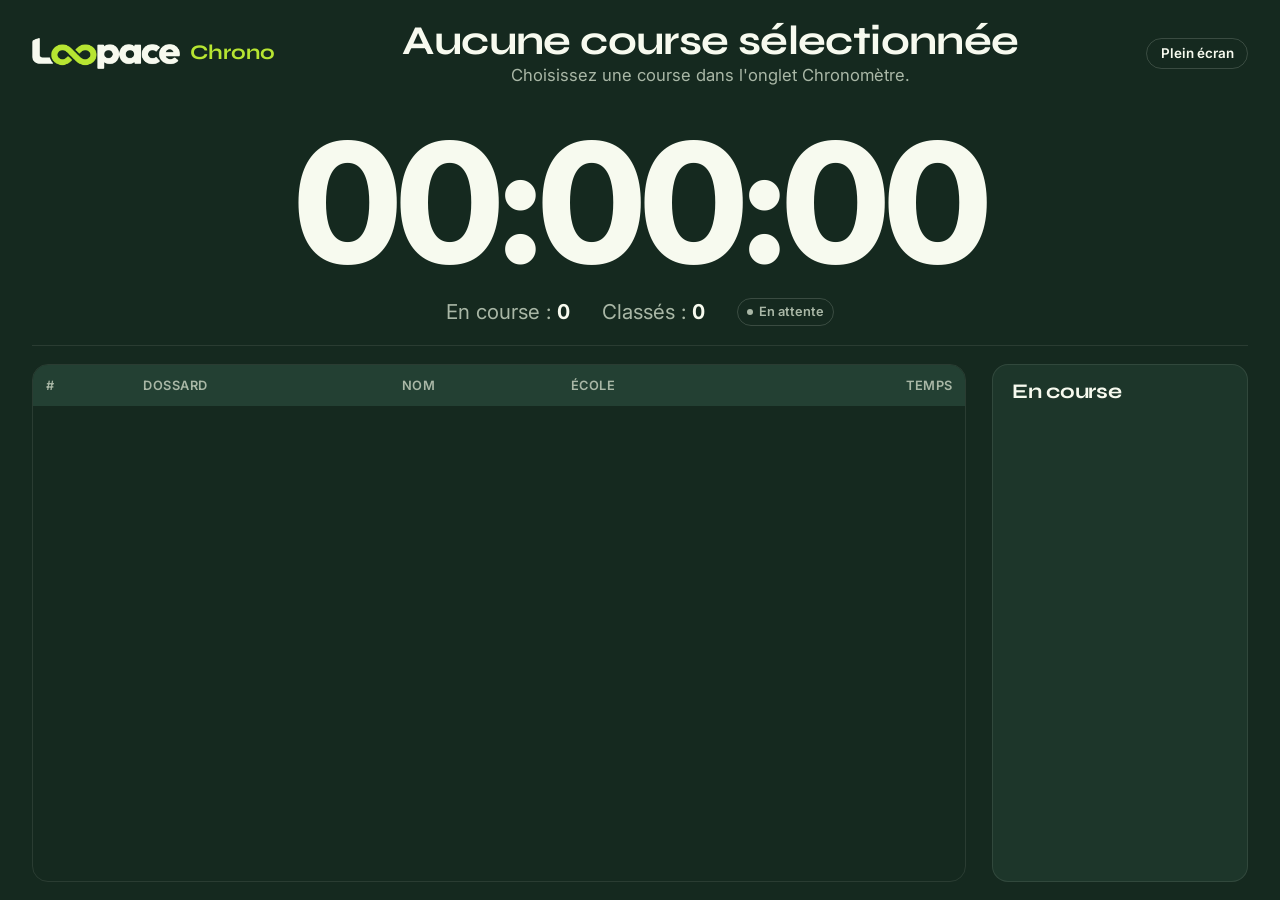
==== commit e68c5aaf: "Lot 1 : corrections des arrivées, passages en attente, courses en parallèle - Fiche de correction d'" ====
--- a/ecran.html
+++ b/ecran.html
@@ -11,8 +11,8 @@
   <link rel="preconnect" href="https://fonts.googleapis.com">
   <link rel="preconnect" href="https://fonts.gstatic.com" crossorigin>
   <link href="https://fonts.googleapis.com/css2?family=Syne:wght@600;700;800&family=Inter:wght@400;500;600;700;800&display=swap" rel="stylesheet">
-  <link rel="stylesheet" href="styles.css?v=22">
-  <link rel="stylesheet" href="ecran.css?v=22">
+  <link rel="stylesheet" href="styles.css?v=23">
+  <link rel="stylesheet" href="ecran.css?v=23">
   <script>try { if (localStorage.getItem("loopace-theme") === "light") document.documentElement.dataset.theme = "light"; } catch (e) {}
     // Version de test (site « Loopace-Chrono-Test ») : bandeau orange, titre et appli installée « TEST »
     if (/chrono-test/i.test(location.pathname)) {
@@ -20,7 +20,7 @@
       document.title = "[TEST] " + document.title;
       document.querySelector('link[rel="manifest"]').setAttribute("href", "manifest-test.webmanifest");
     }</script>
-  <script type="module" src="js/ecran.js?v=22"></script>
+  <script type="module" src="js/ecran.js?v=23"></script>
 </head>
 <body class="screen">
   <header class="screen__head">
--- a/styles.css
+++ b/styles.css
@@ -349,6 +349,24 @@
 .arrival__msg { min-height: 1.5em; margin-top: .55rem; font-size: .9rem; font-weight: 600; }
 .arrival__msg.is-ok { color: var(--accent); }
 .arrival__msg.is-err { color: var(--danger); }
+.arrival__msg.is-warn { color: var(--warn); }
+
+/* Courses lancées en même temps */
+.lancees { display: flex; flex-wrap: wrap; gap: .6rem; margin: -6px 0 20px; }
+.lancee {
+  display: inline-flex; align-items: center; gap: .6rem; padding: .5em 1em; border-radius: 999px;
+  border: 1px solid rgba(var(--danger-rgb), .45); background: rgba(var(--danger-rgb), .06); color: var(--text);
+  font: inherit; font-size: .86rem; font-weight: 600; cursor: pointer;
+}
+.lancee b { font-variant-numeric: tabular-nums; color: var(--danger); }
+.lancee.is-on { border-color: #B7E532; background: rgba(var(--accent-rgb), .12); }
+/* Passages en attente (dossard inconnu, coureur sans bulletin) */
+.attente { margin-bottom: .8rem; padding: .7rem .9rem; border: 1px solid var(--warn); border-radius: 12px; background: rgba(245, 196, 81, .07); }
+.attente h3 { margin: 0 0 .4rem; font-size: .9rem; color: var(--warn); }
+.attente__ligne { display: flex; align-items: center; justify-content: space-between; gap: .8rem; padding: .3rem 0; font-size: .88rem; }
+.corrige { color: var(--warn); font-weight: 700; margin-left: .3em; cursor: help; }
+.runner-list li[data-id] { cursor: pointer; }
+.runner-list li[data-id]:hover { background: rgba(var(--accent-rgb), .06); }
 .chrono-foot { display: flex; align-items: center; justify-content: space-between; gap: 1rem; width: 100%; padding-top: .9rem; border-top: 1px solid var(--line); text-align: left; }
 .chrono-foot small { display: block; font-size: .74rem; color: var(--muted); white-space: nowrap; }
 .chrono-foot b { font: 800 1.6rem/1.1 var(--font-body); font-variant-numeric: tabular-nums; }
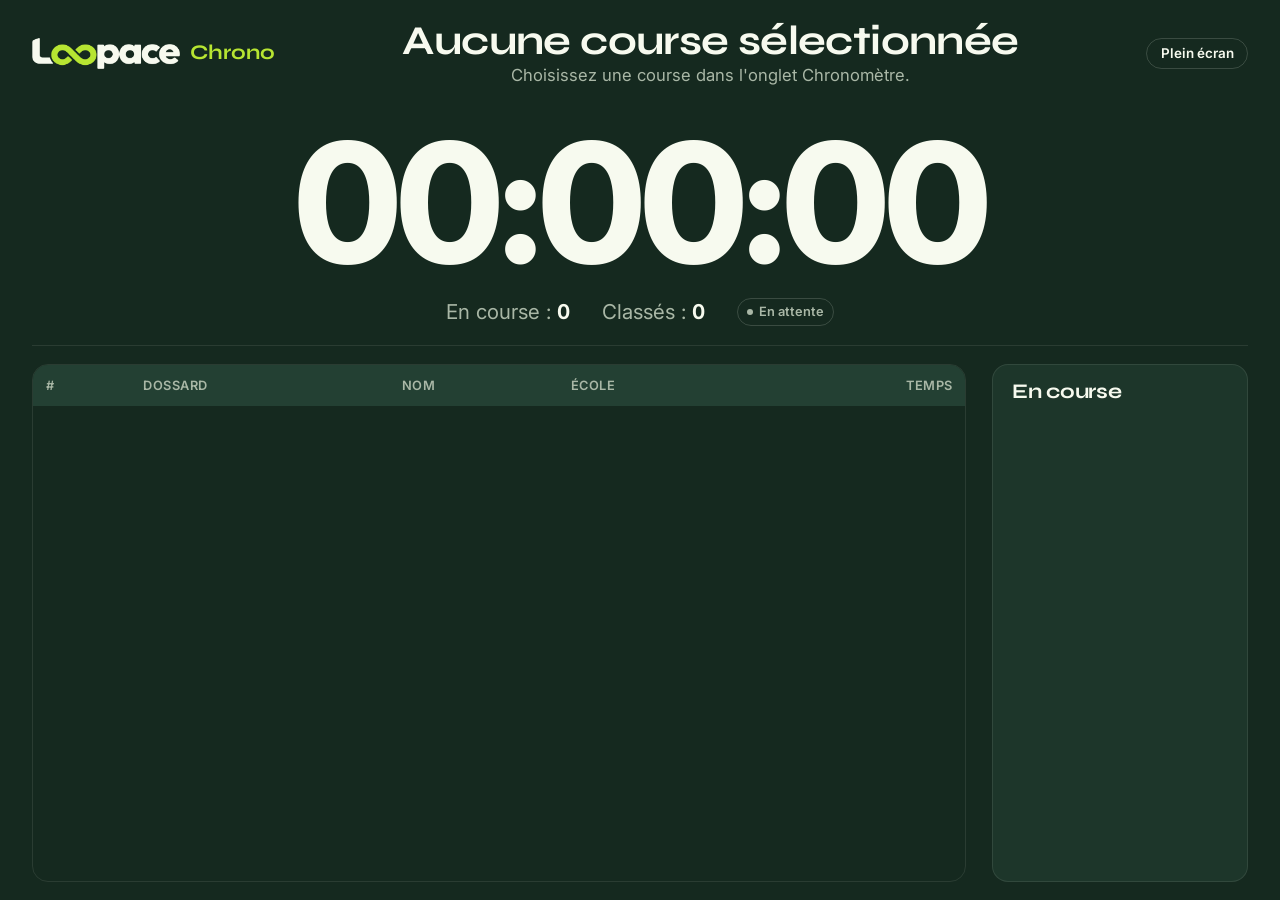
==== commit fa2dc51c: "Événements : répartition des plages de dossards, alertes de chevauchement, écran public à plusieurs " ====
--- a/ecran.html
+++ b/ecran.html
@@ -11,8 +11,8 @@
   <link rel="preconnect" href="https://fonts.googleapis.com">
   <link rel="preconnect" href="https://fonts.gstatic.com" crossorigin>
   <link href="https://fonts.googleapis.com/css2?family=Syne:wght@600;700;800&family=Inter:wght@400;500;600;700;800&display=swap" rel="stylesheet">
-  <link rel="stylesheet" href="styles.css?v=23">
-  <link rel="stylesheet" href="ecran.css?v=23">
+  <link rel="stylesheet" href="styles.css?v=26">
+  <link rel="stylesheet" href="ecran.css?v=26">
   <script>try { if (localStorage.getItem("loopace-theme") === "light") document.documentElement.dataset.theme = "light"; } catch (e) {}
     // Version de test (site « Loopace-Chrono-Test ») : bandeau orange, titre et appli installée « TEST »
     if (/chrono-test/i.test(location.pathname)) {
@@ -20,7 +20,7 @@
       document.title = "[TEST] " + document.title;
       document.querySelector('link[rel="manifest"]').setAttribute("href", "manifest-test.webmanifest");
     }</script>
-  <script type="module" src="js/ecran.js?v=23"></script>
+  <script type="module" src="js/ecran.js?v=26"></script>
 </head>
 <body class="screen">
   <header class="screen__head">
@@ -47,6 +47,8 @@
     </div>
   </section>
 
+  <section class="screen__multi" id="ecranMulti" hidden></section>
+
   <div class="screen__body">
     <div class="screen__table" id="ecranScroll">
       <table class="table table--nowrap">
@@ -55,7 +57,7 @@
       </table>
     </div>
     <aside class="screen__runners">
-      <h2>En course</h2>
+      <h2 id="ecranAsideTitre">En course</h2>
       <ul id="ecranListeEnCours"></ul>
     </aside>
   </div>
--- a/styles.css
+++ b/styles.css
@@ -298,6 +298,26 @@
 .course-item__foot { display: flex; align-items: center; justify-content: space-between; gap: .5rem; margin-top: .35rem; font-size: .78rem; color: var(--faint); }
 .muted-li { color: var(--faint); font-size: .88rem; padding: .5rem 0; list-style: none; }
 
+/* Événements : un en-tête qui regroupe ses courses */
+.evenement { display: flex; flex-direction: column; gap: .35rem; }
+.evenement-item {
+  display: grid; grid-template-columns: auto minmax(0, 1fr); column-gap: .5rem; width: 100%; padding: .75rem .9rem;
+  border: 1px solid var(--line-strong); border-radius: 14px; background: var(--surface); color: var(--text);
+  text-align: left; font: inherit; cursor: pointer;
+}
+.evenement-item:hover { border-color: rgba(var(--accent-rgb), .45); }
+.evenement-item.is-on { border-color: var(--accent); background: rgba(var(--accent-rgb), .08); }
+.evenement-item__chevron { grid-row: span 2; align-self: center; width: 1.4rem; height: 1.4rem; border: 0; border-radius: 6px; background: transparent; color: var(--muted); cursor: pointer; transition: transform .2s; }
+.evenement.is-replie .evenement-item__chevron { transform: rotate(-90deg); }
+.evenement-item__name { font-weight: 800; }
+.evenement-item__meta { font-size: .78rem; color: var(--muted); }
+.evenement__courses { list-style: none; margin: 0; padding: 0 0 0 1rem; display: flex; flex-direction: column; gap: .35rem; border-left: 2px solid var(--line); margin-left: .9rem; }
+.evenement.is-replie .evenement__courses { display: none; }
+.evenement__courses .course-item { padding: .55rem .8rem; border-radius: 11px; }
+.surtitre { margin: 0 0 .1rem; font-size: .74rem; font-weight: 700; letter-spacing: .04em; text-transform: uppercase; color: var(--accent); }
+.surtitre--lien { padding: 0; border: 0; background: none; font-family: inherit; cursor: pointer; }
+.surtitre--lien:hover { text-decoration: underline; }
+
 /* ===== Tableaux ===== */
 .table-wrap { overflow: auto; border: 1px solid var(--line); border-radius: 14px; }
 .table-wrap--tall { max-height: 58vh; }
@@ -413,6 +433,12 @@
 .archive-item em { grid-row: 1 / span 2; grid-column: 2; align-self: center; font-style: normal; font-size: .76rem; font-weight: 700; color: var(--faint); font-variant-numeric: tabular-nums; }
 .archive-item mark { background: rgba(var(--accent-rgb), .3); color: inherit; border-radius: 3px; }
 .resume { display: grid; grid-template-columns: repeat(3, minmax(0, 1fr)) minmax(0, 2.2fr) minmax(0, 1.6fr); gap: .7rem; margin-bottom: 1rem; }
+.evenement-alertes { margin-top: .9rem; padding: .7rem .9rem; border-radius: 12px; border: 1px solid var(--warn); background: color-mix(in srgb, var(--warn) 10%, transparent); font-size: .88rem; }
+.evenement-alertes b { display: block; margin-bottom: .25rem; }
+.evenement-alertes ul { margin: 0; padding-left: 1.1rem; }
+.plage-alerte { color: var(--danger); font-weight: 700; }
+.resume.resume--evenement { grid-template-columns: repeat(4, minmax(0, 1fr)); }
+.archive-courses { margin-bottom: 1rem; }
 .resume__tuile { padding: .75rem .9rem; border-radius: 14px; background: var(--bg-2); border: 1px solid var(--line); min-width: 0; }
 .resume__tuile > small { display: block; font-size: .72rem; font-weight: 600; letter-spacing: .04em; text-transform: uppercase; color: var(--muted); }
 .resume__tuile > b { display: block; margin-top: .2rem; font: 800 1.5rem/1.1 var(--font-body); font-variant-numeric: tabular-nums; }
--- a/ecran.css
+++ b/ecran.css
@@ -27,7 +27,22 @@
 .screen__runners li { padding: .3em 0; border-top: 1px solid var(--line); }
 .screen__runners b { display: inline-block; min-width: 3em; font-variant-numeric: tabular-nums; }
 
+/* Plusieurs courses en même temps : une colonne par course (3 au plus, puis les suivantes en alternance) */
+.screen__multi { flex: 1; min-height: 0; display: grid; grid-template-columns: repeat(var(--nb, 2), minmax(0, 1fr)); gap: 1.5vw; }
+.multi__col { min-height: 0; display: flex; flex-direction: column; gap: 1vh; padding: 1.5vh 1.2vw; border: 1px solid var(--line); border-radius: 16px; background: var(--surface); }
+.multi__col h2 { font-size: clamp(1.2rem, 2.2vw, 2.2rem); text-align: center; overflow: hidden; text-overflow: ellipsis; white-space: nowrap; }
+.multi__time { text-align: center; color: var(--accent); font: 800 clamp(2.5rem, 6vw, 6.5rem)/1 var(--font-body); font-variant-numeric: tabular-nums; letter-spacing: -.03em; }
+.multi__counts { display: flex; justify-content: center; gap: 1.5vw; color: var(--muted); font-size: clamp(.9rem, 1.3vw, 1.3rem); }
+.multi__counts b { color: var(--text); }
+.multi__col h3 { margin-top: .5vh; font-size: clamp(.75rem, 1vw, 1rem); text-transform: uppercase; letter-spacing: .05em; color: var(--muted); }
+.multi__col .table { font-size: clamp(.9rem, 1.4vw, 1.5rem); }
+.multi__col .table td { padding: .35em .6em; }
+.multi__liste { min-height: 0; overflow: hidden; }
+.multi__page { text-align: center; color: var(--faint); font-size: .9rem; grid-column: 1 / -1; }
+.screen__runners small { color: var(--muted); }
+
 @media (max-width: 800px) {
+  .screen__multi { grid-template-columns: minmax(0, 1fr); }
   .screen { height: auto; overflow: auto; }
   .screen__head { flex-wrap: wrap; }
   .screen__body { grid-template-columns: minmax(0, 1fr); }
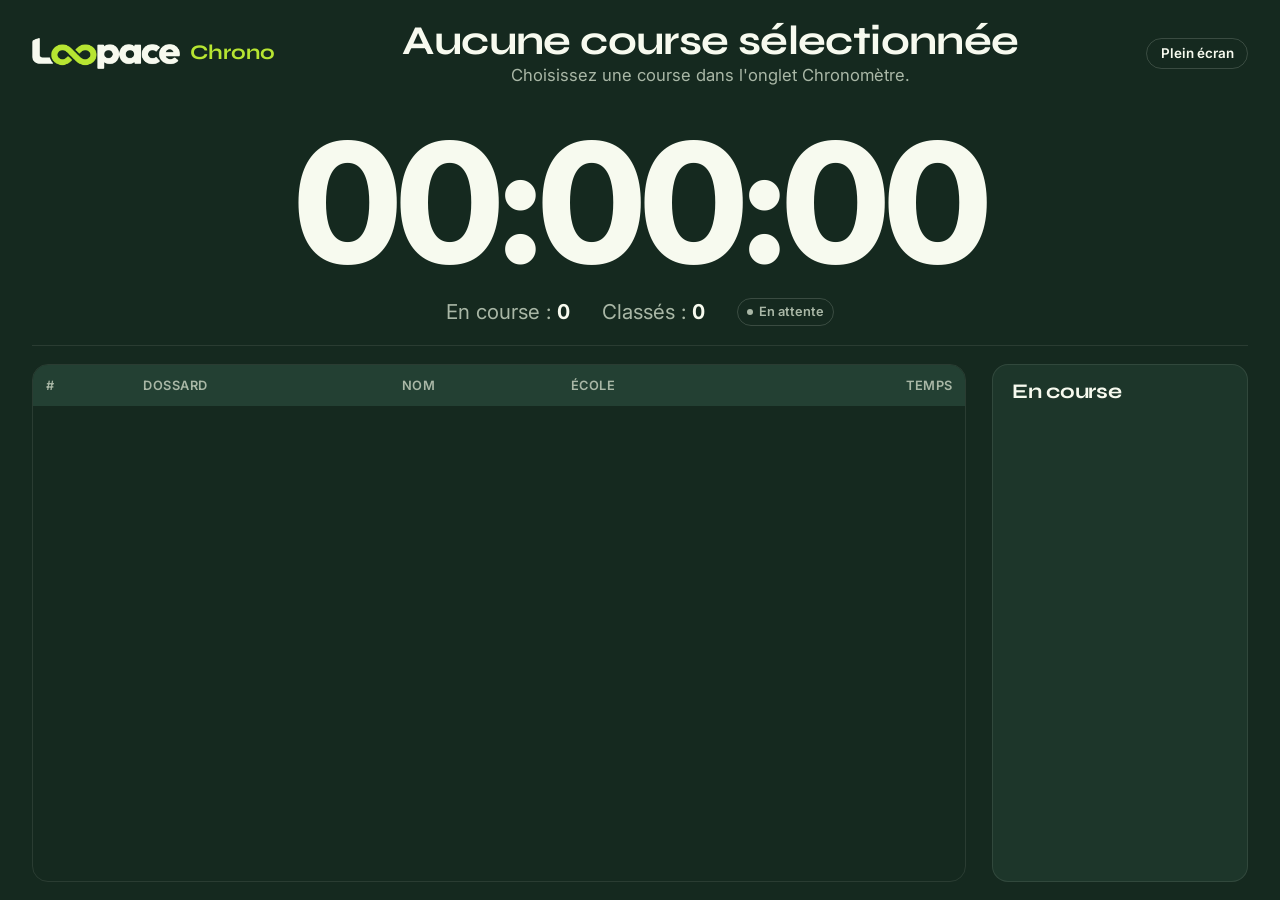
==== commit c302bf85: "Administration : événement de démonstration Co-Authored-By: Claude Opus 5.5 <noreply@anthropic.com>" ====
--- a/ecran.html
+++ b/ecran.html
@@ -11,8 +11,8 @@
   <link rel="preconnect" href="https://fonts.googleapis.com">
   <link rel="preconnect" href="https://fonts.gstatic.com" crossorigin>
   <link href="https://fonts.googleapis.com/css2?family=Syne:wght@600;700;800&family=Inter:wght@400;500;600;700;800&display=swap" rel="stylesheet">
-  <link rel="stylesheet" href="styles.css?v=26">
-  <link rel="stylesheet" href="ecran.css?v=26">
+  <link rel="stylesheet" href="styles.css?v=27">
+  <link rel="stylesheet" href="ecran.css?v=27">
   <script>try { if (localStorage.getItem("loopace-theme") === "light") document.documentElement.dataset.theme = "light"; } catch (e) {}
     // Version de test (site « Loopace-Chrono-Test ») : bandeau orange, titre et appli installée « TEST »
     if (/chrono-test/i.test(location.pathname)) {
@@ -20,7 +20,7 @@
       document.title = "[TEST] " + document.title;
       document.querySelector('link[rel="manifest"]').setAttribute("href", "manifest-test.webmanifest");
     }</script>
-  <script type="module" src="js/ecran.js?v=26"></script>
+  <script type="module" src="js/ecran.js?v=27"></script>
 </head>
 <body class="screen">
   <header class="screen__head">
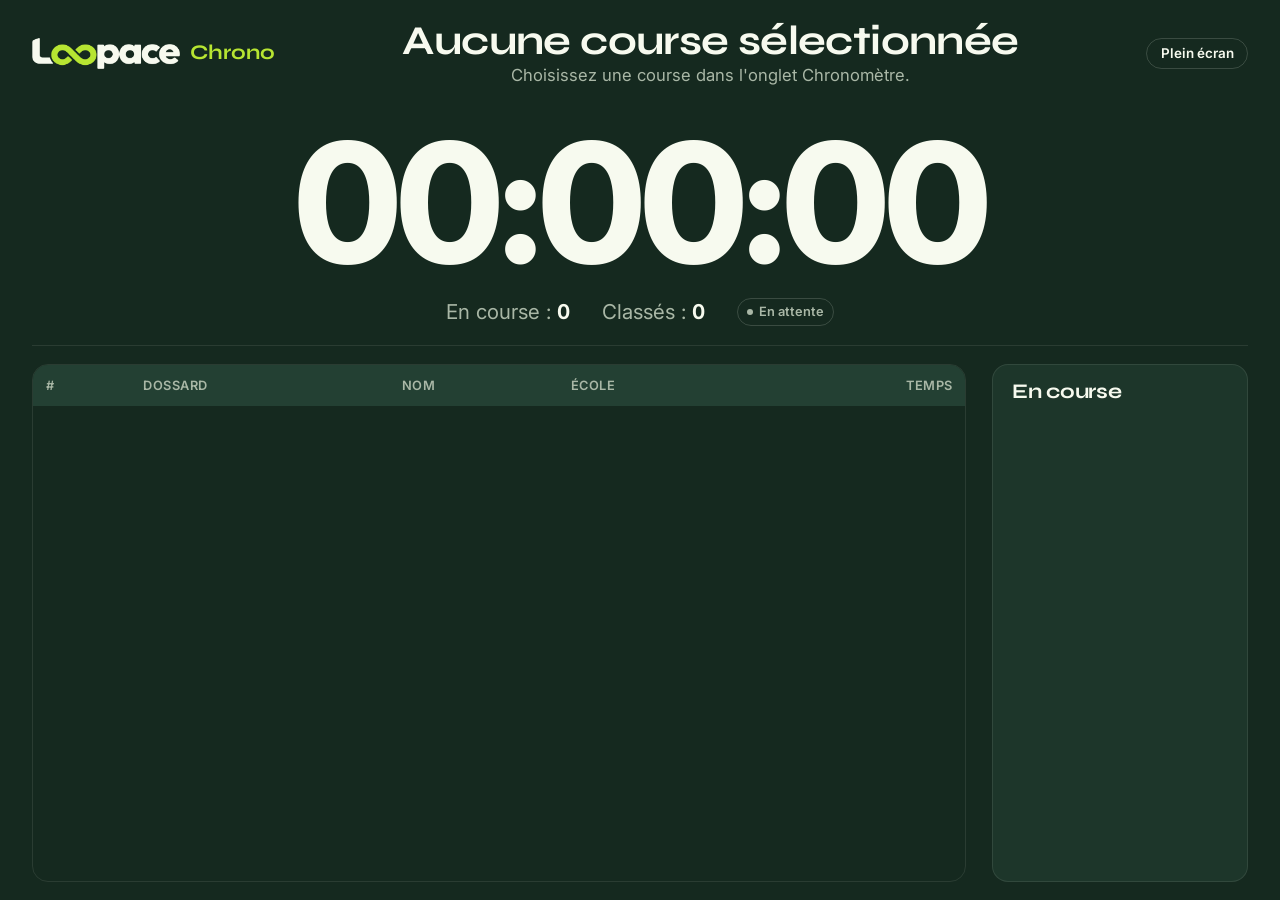
==== commit 66c09e6d: "Inscription : question quand un dossard saisi à la main est hors plage ou déjà donné dans l'événemen" ====
--- a/ecran.html
+++ b/ecran.html
@@ -11,8 +11,8 @@
   <link rel="preconnect" href="https://fonts.googleapis.com">
   <link rel="preconnect" href="https://fonts.gstatic.com" crossorigin>
   <link href="https://fonts.googleapis.com/css2?family=Syne:wght@600;700;800&family=Inter:wght@400;500;600;700;800&display=swap" rel="stylesheet">
-  <link rel="stylesheet" href="styles.css?v=27">
-  <link rel="stylesheet" href="ecran.css?v=27">
+  <link rel="stylesheet" href="styles.css?v=28">
+  <link rel="stylesheet" href="ecran.css?v=28">
   <script>try { if (localStorage.getItem("loopace-theme") === "light") document.documentElement.dataset.theme = "light"; } catch (e) {}
     // Version de test (site « Loopace-Chrono-Test ») : bandeau orange, titre et appli installée « TEST »
     if (/chrono-test/i.test(location.pathname)) {
@@ -20,7 +20,7 @@
       document.title = "[TEST] " + document.title;
       document.querySelector('link[rel="manifest"]').setAttribute("href", "manifest-test.webmanifest");
     }</script>
-  <script type="module" src="js/ecran.js?v=27"></script>
+  <script type="module" src="js/ecran.js?v=28"></script>
 </head>
 <body class="screen">
   <header class="screen__head">
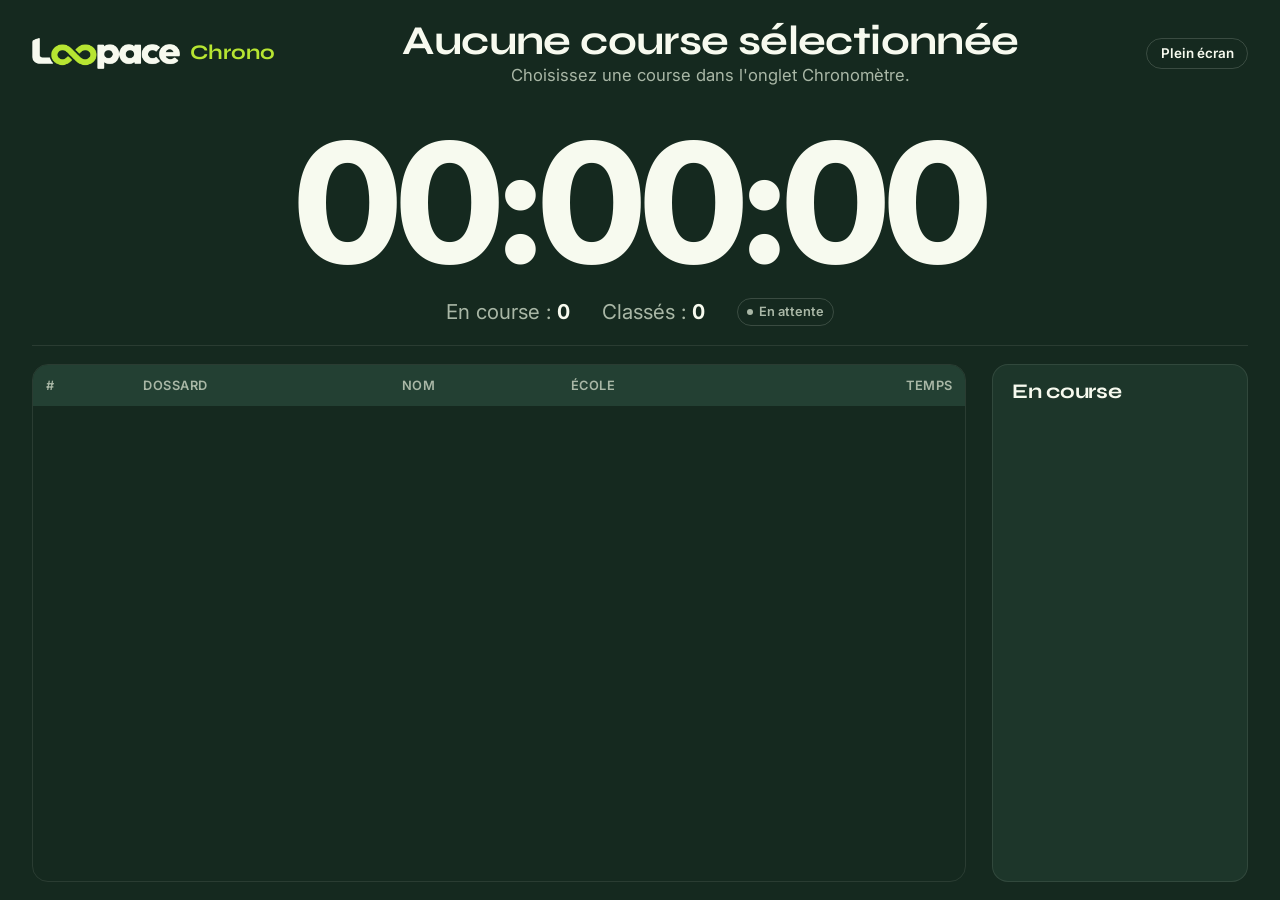
==== commit f98798e3: "Backyard : écran de chronométrage et écran public, limite de boucles, ne repart pas, Assist, détail " ====
--- a/ecran.html
+++ b/ecran.html
@@ -11,8 +11,8 @@
   <link rel="preconnect" href="https://fonts.googleapis.com">
   <link rel="preconnect" href="https://fonts.gstatic.com" crossorigin>
   <link href="https://fonts.googleapis.com/css2?family=Syne:wght@600;700;800&family=Inter:wght@400;500;600;700;800&display=swap" rel="stylesheet">
-  <link rel="stylesheet" href="styles.css?v=28">
-  <link rel="stylesheet" href="ecran.css?v=28">
+  <link rel="stylesheet" href="styles.css?v=30">
+  <link rel="stylesheet" href="ecran.css?v=30">
   <script>try { if (localStorage.getItem("loopace-theme") === "light") document.documentElement.dataset.theme = "light"; } catch (e) {}
     // Version de test (site « Loopace-Chrono-Test ») : bandeau orange, titre et appli installée « TEST »
     if (/chrono-test/i.test(location.pathname)) {
@@ -20,7 +20,7 @@
       document.title = "[TEST] " + document.title;
       document.querySelector('link[rel="manifest"]').setAttribute("href", "manifest-test.webmanifest");
     }</script>
-  <script type="module" src="js/ecran.js?v=28"></script>
+  <script type="module" src="js/ecran.js?v=30"></script>
 </head>
 <body class="screen">
   <header class="screen__head">
@@ -49,6 +49,22 @@
 
   <section class="screen__multi" id="ecranMulti" hidden></section>
 
+  <!-- Backyard : compte à rebours géant et mur des dossards -->
+  <section class="screen__by" id="ecranBackyard" hidden>
+    <div class="by-ecran__chrono">
+      <p class="by-ecran__boucle" id="ebBoucle">Boucle —</p>
+      <p class="by-ecran__titre" id="ebTitre">Prochain départ dans</p>
+      <div class="screen__time" id="ebRebours">00:00</div>
+      <p class="by-ecran__actifs"><b id="ebActifs">0</b> <span id="ebActifsTxt">encore en course</span></p>
+      <p class="by-ecran__km" id="ebKm"></p>
+    </div>
+    <div class="by-ecran__mur">
+      <div class="by-ecran__tuiles" id="ebMur"></div>
+      <p class="by-ecran__legende"><span class="eb eb--in"></span> rentré <span class="eb eb--run"></span> sur la boucle <span class="eb eb--out"></span> éliminé</p>
+      <p class="by-ecran__derniers" id="ebDerniers"></p>
+    </div>
+  </section>
+
   <div class="screen__body">
     <div class="screen__table" id="ecranScroll">
       <table class="table table--nowrap">
--- a/styles.css
+++ b/styles.css
@@ -394,6 +394,33 @@
 .runner-list li:not(.muted-li) { display: grid; grid-template-columns: 3.2rem minmax(0, 1fr); gap: 0 .5rem; padding: .45rem 0; border-top: 1px solid var(--line); font-size: .88rem; }
 .runner-list li b { grid-row: span 2; font-variant-numeric: tabular-nums; }
 .runner-list li em { font-style: normal; font-size: .76rem; color: var(--faint); }
+
+/* ===== Backyard ===== */
+.by-stats { display: grid; grid-template-columns: repeat(4, minmax(0, 1fr)); gap: 14px; margin-bottom: 20px; }
+.by-stat { padding: 1rem 1.2rem; }
+.by-stat small { display: block; font-size: .78rem; font-weight: 600; color: var(--muted); }
+.by-stat b { display: block; margin-top: .2rem; font: 800 clamp(1.7rem, 3.2vw, 2.9rem)/1.1 var(--font-body); font-variant-numeric: tabular-nums; }
+.by-stat b.is-running { color: var(--accent); }
+.by-stat b.is-alerte { color: var(--warn); }
+.by-stat--out b { color: var(--danger); }
+.by-saisie { display: flex; flex-wrap: wrap; align-items: center; gap: .6rem; }
+.by-saisie .input { flex: 1 1 200px; min-width: 0; }
+.by-saisie .seg { margin: 0; }
+.btn.is-abandon { border-color: var(--danger); background: rgba(var(--danger-rgb), .14); color: var(--danger); }
+.by-fin { margin-bottom: 1rem; padding: .9rem 1.1rem; border: 1px solid var(--accent); border-radius: 12px; background: rgba(var(--accent-rgb), .08); font-weight: 600; }
+.by-grille { display: grid; grid-template-columns: repeat(auto-fill, minmax(66px, 1fr)); gap: 8px; margin: .4rem 0 1rem; }
+.by-tuile { padding: .75em 0; border: 1px dashed var(--line-strong); border-radius: 10px; background: var(--surface-2); color: var(--text); font: 700 1.1rem/1 var(--font-body); font-variant-numeric: tabular-nums; cursor: pointer; }
+.by-tuile:hover { border-color: var(--accent); }
+.by-tuile--in { border: 1px solid rgba(var(--accent-rgb), .55); background: rgba(var(--accent-rgb), .18); color: var(--accent); }
+.by-tuile--out { border: 1px solid transparent; background: rgba(var(--danger-rgb), .08); color: var(--danger); text-decoration: line-through; }
+.by-tuile--attente { border-style: solid; cursor: default; }
+.by-grille.is-abandon .by-tuile--run, .by-grille.is-abandon .by-tuile--in { outline: 2px solid rgba(var(--danger-rgb), .55); outline-offset: 1px; }
+.by-aide { margin-top: .4rem; }
+.by-listes { display: grid; grid-template-columns: repeat(3, minmax(0, 1fr)); gap: 20px; margin-top: 20px; }
+.by-listes .runner-list { max-height: 40vh; }
+.by-ok { color: var(--accent); }
+.by-ko { color: var(--danger); }
+.by-attente { color: var(--warn); }
 
 /* ===== Résultats ===== */
 .seg { display: inline-flex; gap: .25rem; padding: .25rem; margin: 1rem 0; border-radius: 999px; background: var(--bg-2); border: 1px solid var(--line); }
@@ -640,6 +667,7 @@
 @media (max-width: 1320px) {
   .chrono-grid { grid-template-columns: minmax(320px, 1fr) minmax(0, 1.4fr); grid-template-areas: "chrono classement" "encours classement"; }
   .chrono-encours .runner-list { max-height: 30vh; }
+  .by-listes { grid-template-columns: 1fr 1fr; }
 }
 @media (max-width: 900px) {
   .nav__inner { gap: .8rem; }
@@ -656,6 +684,8 @@
   .card { padding: 1rem; }
   .card__head { flex-wrap: wrap; }
   .chrono-grid { grid-template-columns: minmax(0, 1fr); grid-template-areas: "chrono" "classement" "encours"; }
+  .by-stats { grid-template-columns: 1fr 1fr; }
+  .by-listes { grid-template-columns: minmax(0, 1fr); }
   .field--inline { flex-direction: column; align-items: stretch; width: 100%; }
   .field--inline .input { min-width: 0; }
   .form-grid { grid-template-columns: minmax(0, 1fr); }
--- a/ecran.css
+++ b/ecran.css
@@ -27,6 +27,29 @@
 .screen__runners li { padding: .3em 0; border-top: 1px solid var(--line); }
 .screen__runners b { display: inline-block; min-width: 3em; font-variant-numeric: tabular-nums; }
 
+/* Backyard */
+.screen__by { flex: 1; min-height: 0; display: grid; grid-template-columns: minmax(0, .9fr) minmax(0, 1.4fr); gap: 3vw; align-items: center; }
+.by-ecran__chrono { text-align: center; }
+.by-ecran__boucle { font: 700 clamp(1.4rem, 2.6vw, 2.6rem)/1.2 var(--font-display); }
+.by-ecran__titre { color: var(--muted); font-size: clamp(1rem, 1.5vw, 1.5rem); margin-top: 1vh; }
+.screen__by .screen__time { font-size: clamp(4rem, 11vw, 11rem); color: var(--accent); }
+.screen__by .screen__time.is-alerte { color: var(--warn); }
+.by-ecran__actifs { margin-top: 1.5vh; font-size: clamp(1.1rem, 1.9vw, 1.9rem); color: var(--muted); }
+.by-ecran__actifs b { color: var(--text); font-size: 1.6em; font-variant-numeric: tabular-nums; }
+.by-ecran__km { margin-top: .6vh; color: var(--faint); font-size: clamp(.9rem, 1.3vw, 1.3rem); }
+.by-ecran__mur { min-height: 0; max-height: 100%; overflow: hidden; display: flex; flex-direction: column; gap: 1.2vh; }
+.by-ecran__tuiles { display: grid; grid-template-columns: repeat(auto-fill, minmax(clamp(56px, 6vw, 110px), 1fr)); gap: .7vw; }
+.by-ecran__tuiles span { padding: .5em 0; border-radius: 12px; text-align: center; font: 800 clamp(1rem, 2vw, 2rem)/1 var(--font-body); font-variant-numeric: tabular-nums; }
+.eb--in { background: rgba(var(--accent-rgb), .2); color: var(--accent); }
+.eb--run { background: var(--surface-2); color: var(--text); outline: 1px dashed var(--line-strong); outline-offset: -1px; }
+.eb--out { background: rgba(var(--danger-rgb), .08); color: var(--danger); text-decoration: line-through; opacity: .75; }
+.by-ecran__legende { display: flex; align-items: center; gap: .5em; color: var(--muted); font-size: clamp(.8rem, 1vw, 1rem); }
+.by-ecran__legende .eb { display: inline-block; width: 1em; height: 1em; border-radius: 4px; margin-left: 1em; }
+.by-ecran__legende .eb:first-child { margin-left: 0; }
+.by-ecran__derniers { color: var(--muted); font-size: clamp(.85rem, 1.2vw, 1.2rem); }
+.multi__mur { display: flex; flex-wrap: wrap; gap: .4rem; }
+.multi__mur span { min-width: 3em; padding: .3em .4em; border-radius: 8px; text-align: center; font-weight: 700; font-variant-numeric: tabular-nums; }
+
 /* Plusieurs courses en même temps : une colonne par course (3 au plus, puis les suivantes en alternance) */
 .screen__multi { flex: 1; min-height: 0; display: grid; grid-template-columns: repeat(var(--nb, 2), minmax(0, 1fr)); gap: 1.5vw; }
 .multi__col { min-height: 0; display: flex; flex-direction: column; gap: 1vh; padding: 1.5vh 1.2vw; border: 1px solid var(--line); border-radius: 16px; background: var(--surface); }
